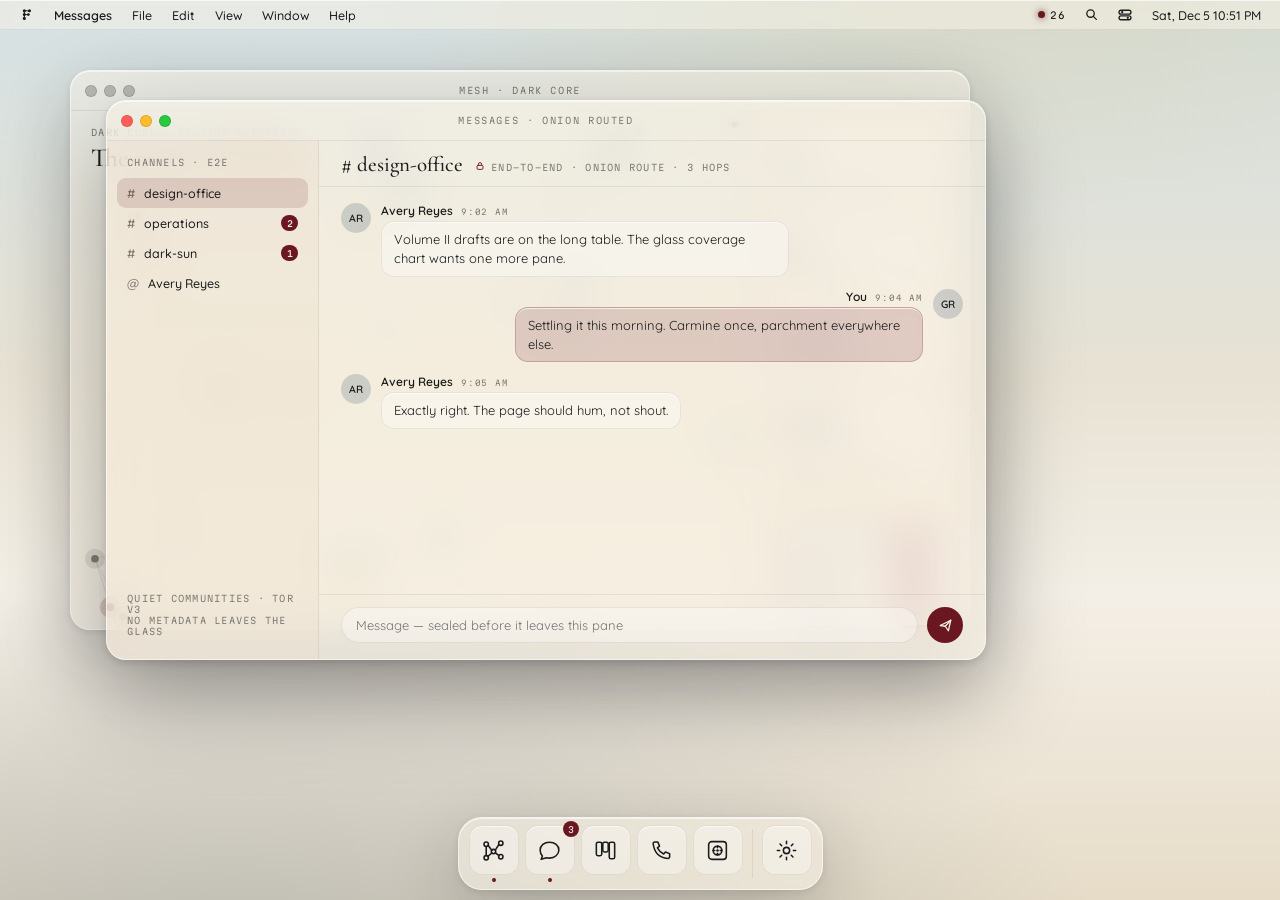
==== index.html @ fc3d0100 "Friday 1.0 — Eros Office desktop in the Hudson Design Language Liquid Glass macOS-style web desktop " ====
<!doctype html>
<html lang="en" data-theme="light" data-accent="carmine" data-wallpaper="noon">
<head>
  <meta charset="utf-8">
  <meta name="viewport" content="width=device-width, initial-scale=1, viewport-fit=cover">
  <title>Friday — Eros Office</title>
  <meta name="description" content="Friday — the Eros Office desktop by Glass Stone LLC. A secure mesh-network workspace, rendered in the Hudson Design Language.">
  <meta name="theme-color" content="#F4EFE6" media="(prefers-color-scheme: light)">
  <meta name="theme-color" content="#131316" media="(prefers-color-scheme: dark)">
  <link rel="manifest" href="manifest.webmanifest">
  <link rel="icon" href="assets/logo.svg" type="image/svg+xml">
  <link rel="apple-touch-icon" href="assets/icons/apple-touch-icon.png">
  <meta name="apple-mobile-web-app-capable" content="yes">
  <meta name="apple-mobile-web-app-title" content="Friday">
  <link rel="preconnect" href="https://fonts.googleapis.com">
  <link rel="preconnect" href="https://fonts.gstatic.com" crossorigin>
  <link rel="stylesheet" href="https://fonts.googleapis.com/css2?family=Cormorant+Garamond:ital,wght@0,500;0,600;1,500&family=EB+Garamond:ital,wght@0,400;0,500;1,400&family=Quicksand:wght@400;500;600&family=Martian+Mono:wght@300;400&display=swap">
  <link rel="stylesheet" href="css/friday.css">
</head>
<body>
  <div id="boot" aria-hidden="true">
    <img src="assets/logo.svg" alt="" width="96" height="96">
    <div class="boot-name">Friday</div>
    <div class="boot-sub">EROS OFFICE · GLASS STONE</div>
  </div>

  <div id="desktop">
    <div id="wallpaper"></div>

    <header id="menubar" class="glass-bar">
      <div class="mb-left">
        <button class="mb-item mb-logo" id="mb-friday" aria-label="Friday menu">
          <svg viewBox="0 0 512 512" width="15" height="15" aria-hidden="true">
            <g stroke="currentColor" stroke-width="34" stroke-linecap="round" fill="none">
              <line x1="182" y1="131" x2="182" y2="389"/>
              <line x1="182" y1="131" x2="358" y2="131"/>
              <line x1="182" y1="259" x2="320" y2="259"/>
            </g>
            <g fill="currentColor">
              <circle cx="182" cy="131" r="52"/><circle cx="358" cy="131" r="52"/>
              <circle cx="182" cy="259" r="52"/><circle cx="320" cy="259" r="46"/>
              <circle cx="182" cy="389" r="52"/>
            </g>
          </svg>
        </button>
        <button class="mb-item mb-appname" id="mb-appname">Friday</button>
        <div id="mb-menus"></div>
      </div>
      <div class="mb-right">
        <button class="mb-item" id="mb-mesh" title="Dark Core mesh">
          <span class="mesh-dot"></span><span id="mb-mesh-count">24</span>
        </button>
        <button class="mb-item" id="mb-search" title="Search (⌘K)">
          <svg viewBox="0 0 16 16" width="13" height="13" fill="none" stroke="currentColor" stroke-width="1.6" stroke-linecap="round"><circle cx="6.8" cy="6.8" r="4.6"/><line x1="10.3" y1="10.3" x2="14" y2="14"/></svg>
        </button>
        <button class="mb-item" id="mb-cc" title="Control Center">
          <svg viewBox="0 0 16 16" width="14" height="14" fill="none" stroke="currentColor" stroke-width="1.5" stroke-linecap="round"><rect x="1.2" y="2.6" width="13.6" height="4.4" rx="2.2"/><rect x="1.2" y="9" width="13.6" height="4.4" rx="2.2"/><circle cx="4.8" cy="4.8" r="1.3" fill="currentColor" stroke="none"/><circle cx="11.2" cy="11.2" r="1.3" fill="currentColor" stroke="none"/></svg>
        </button>
        <button class="mb-item mb-clock" id="mb-clock">Fri 9:41 AM</button>
      </div>
    </header>

    <main id="windows" aria-live="polite"></main>

    <nav id="dock-wrap"><div id="dock" class="glass"></div></nav>

    <div id="spotlight-veil" hidden>
      <div id="spotlight" class="glass" role="dialog" aria-label="Search">
        <input id="spotlight-input" type="text" placeholder="Search Friday" autocomplete="off" spellcheck="false">
        <ul id="spotlight-results"></ul>
        <div class="spotlight-foot">EROS OFFICE · MESH SEARCH IS LOCAL &amp; ENCRYPTED</div>
      </div>
    </div>

    <div id="control-center" class="glass" hidden></div>
    <div id="menu-layer"></div>
  </div>

  <script src="js/friday.js"></script>
  <script>
    if ("serviceWorker" in navigator && location.protocol !== "file:") {
      addEventListener("load", () => navigator.serviceWorker.register("sw.js"));
    }
  </script>
</body>
</html>
---- css/friday.css ----
/* ============================================================
   FRIDAY · EROS OFFICE — Hudson Design Language, glazed.
   Material: the Hudson Glass — diffusion, warmth, tint, edge.
   Motion:   cubic-bezier(.22,.61,.36,1) · 120/240/360/600ms.
   We do not bounce. We settle, we deepen, we resolve.
   ============================================================ */

:root {
  /* HDL — light · parchment */
  --ground: #F4EFE6;
  --raised: #ECDFCA;
  --limestone: #E6DCC8;
  --aqua: #C9D6DB;
  --body: #1B1B1C;
  --muted: #7A7770;
  --rule: #1A3A5C;
  --carmine: #6B1721;
  --signal: #D8A72A;
  --accent: var(--carmine);

  /* the glass, light */
  --glass-bg: rgba(244, 239, 230, 0.58);
  --glass-bg-strong: rgba(244, 239, 230, 0.78);
  --glass-edge: rgba(255, 255, 255, 0.55);
  --glass-specular: rgba(255, 255, 255, 0.65);
  --glass-shadow: 0 24px 70px rgba(27, 27, 28, 0.22), 0 2px 8px rgba(27, 27, 28, 0.10);
  --pane-bg: rgba(255, 255, 255, 0.34);
  --pane-edge: rgba(27, 27, 28, 0.08);
  --diffusion: 22px;

  --ease: cubic-bezier(0.22, 0.61, 0.36, 1);
  --t-hover: 120ms;
  --t-pane: 240ms;
  --t-section: 360ms;
  --t-cinema: 600ms;

  --font-display: "Cormorant Garamond", "Times New Roman", serif;
  --font-editorial: "EB Garamond", Georgia, serif;
  --font-sans: "Quicksand", -apple-system, "SF Pro Text", sans-serif;
  --font-mono: "Martian Mono", "SF Mono", ui-monospace, monospace;

  --menubar-h: 30px;
  --win-radius: 20px;
}

html[data-theme="dark"] {
  /* HDL — dark · anthracite */
  --ground: #131316;
  --raised: #1C1C1F;
  --limestone: #232326;
  --aqua: #28343B;
  --body: #F0E8D8;
  --muted: #8B857A;
  --rule: #274B72;
  --carmine: #9A2531;  /* embered */
  --signal: #E29B32;   /* lantern  */

  --glass-bg: rgba(28, 28, 31, 0.52);
  --glass-bg-strong: rgba(28, 28, 31, 0.76);
  --glass-edge: rgba(255, 255, 255, 0.14);
  --glass-specular: rgba(255, 255, 255, 0.10);
  --glass-shadow: 0 24px 70px rgba(0, 0, 0, 0.55), 0 2px 8px rgba(0, 0, 0, 0.35);
  --pane-bg: rgba(255, 255, 255, 0.045);
  --pane-edge: rgba(255, 255, 255, 0.07);
}

html[data-accent="carmine"]  { --accent: var(--carmine); }
html[data-accent="atlantic"] { --accent: var(--rule); }
html[data-accent="signal"]   { --accent: var(--signal); }

* { margin: 0; padding: 0; box-sizing: border-box; }
[hidden] { display: none !important; }
html, body { height: 100%; overflow: hidden; }
body {
  font-family: var(--font-sans);
  font-size: 13px;
  color: var(--body);
  background: var(--ground);
  -webkit-font-smoothing: antialiased;
  user-select: none;
}
button { font: inherit; color: inherit; background: none; border: 0; cursor: pointer; }
input, textarea { font: inherit; color: inherit; }
ul { list-style: none; }

.mono {
  font-family: var(--font-mono);
  font-size: 9px;
  font-weight: 300;
  letter-spacing: 0.14em;
  text-transform: uppercase;
}

/* ---------- boot ---------- */
#boot {
  position: fixed; inset: 0; z-index: 999;
  display: flex; flex-direction: column; align-items: center; justify-content: center; gap: 14px;
  background: var(--ground);
  animation: boot-out var(--t-cinema) var(--ease) 1.1s forwards;
  pointer-events: none;
}
#boot img { border-radius: 22px; box-shadow: 0 18px 50px rgba(27,27,28,.25); }
.boot-name { font-family: var(--font-display); font-size: 34px; font-weight: 500; }
.boot-sub { font-family: var(--font-mono); font-size: 9px; font-weight: 300; letter-spacing: .22em; color: var(--muted); }
@keyframes boot-out { to { opacity: 0; filter: blur(14px); visibility: hidden; } }

/* ---------- desktop & wallpaper ---------- */
#desktop { position: fixed; inset: 0; }
#wallpaper { position: absolute; inset: 0; transition: opacity var(--t-cinema) var(--ease); }

html[data-wallpaper="noon"] #wallpaper {
  background:
    radial-gradient(1100px 480px at 78% -8%, rgba(216, 167, 42, 0.20), transparent 60%),
    radial-gradient(1400px 700px at 18% 112%, rgba(26, 58, 92, 0.22), transparent 64%),
    linear-gradient(180deg, #D5E1E4 0%, #E7E2D3 42%, #F4EFE6 66%, #E6DCC8 100%);
}
html[data-wallpaper="dusk"] #wallpaper {
  background:
    radial-gradient(1100px 520px at 72% -6%, rgba(226, 155, 50, 0.30), transparent 62%),
    radial-gradient(1200px 660px at 16% 110%, rgba(107, 23, 33, 0.25), transparent 60%),
    linear-gradient(180deg, #2B3A52 0%, #4A4A5E 38%, #8A6A5C 72%, #C9A287 100%);
}
html[data-wallpaper="limestone"] #wallpaper {
  background:
    radial-gradient(900px 500px at 50% -10%, rgba(255, 255, 255, 0.5), transparent 60%),
    linear-gradient(180deg, #EFE9DC 0%, #E6DCC8 55%, #D9CCB2 100%);
}
html[data-theme="dark"][data-wallpaper="noon"] #wallpaper {
  background:
    radial-gradient(1100px 480px at 78% -8%, rgba(226, 155, 50, 0.10), transparent 60%),
    radial-gradient(1300px 700px at 20% 114%, rgba(39, 75, 114, 0.38), transparent 66%),
    linear-gradient(180deg, #0D1017 0%, #131316 48%, #19222F 100%);
}
html[data-theme="dark"][data-wallpaper="limestone"] #wallpaper {
  background:
    radial-gradient(900px 480px at 50% -10%, rgba(240, 232, 216, 0.06), transparent 60%),
    linear-gradient(180deg, #17161A 0%, #131316 55%, #0E0E11 100%);
}

/* ---------- the Hudson Glass ---------- */
.glass {
  background: var(--glass-bg);
  -webkit-backdrop-filter: blur(var(--diffusion)) saturate(1.5);
  backdrop-filter: blur(var(--diffusion)) saturate(1.5);
  border: 1px solid var(--glass-edge);
  box-shadow: inset 0 1px 0 var(--glass-specular), var(--glass-shadow);
}
.glass-bar {
  background: var(--glass-bg);
  -webkit-backdrop-filter: blur(calc(var(--diffusion) * 0.8)) saturate(1.5);
  backdrop-filter: blur(calc(var(--diffusion) * 0.8)) saturate(1.5);
  border-bottom: 1px solid var(--pane-edge);
  box-shadow: inset 0 1px 0 var(--glass-specular);
}

/* ---------- menu bar ---------- */
#menubar {
  position: absolute; top: 0; left: 0; right: 0; height: var(--menubar-h);
  display: flex; align-items: center; justify-content: space-between;
  padding: 0 10px; z-index: 500; font-weight: 500;
}
.mb-left, .mb-right { display: flex; align-items: center; gap: 2px; }
#mb-menus { display: flex; gap: 2px; }
.mb-item {
  display: inline-flex; align-items: center; gap: 5px;
  height: 22px; padding: 0 9px; border-radius: 6px; font-size: 12.5px;
  transition: background var(--t-hover) var(--ease);
}
.mb-item:hover, .mb-item.open { background: color-mix(in srgb, var(--body) 10%, transparent); }
.mb-appname { font-weight: 600; }
.mb-clock { font-variant-numeric: tabular-nums; }
.mesh-dot {
  width: 7px; height: 7px; border-radius: 50%;
  background: var(--accent);
  box-shadow: 0 0 7px color-mix(in srgb, var(--accent) 80%, transparent);
}
.mesh-dot.off { background: var(--muted); box-shadow: none; }
#mb-mesh-count { font-family: var(--font-mono); font-size: 9.5px; font-weight: 400; letter-spacing: .05em; }

/* dropdown menus */
#menu-layer { position: absolute; inset: 0; z-index: 600; pointer-events: none; }
.menu {
  position: absolute; min-width: 218px; padding: 5px;
  border-radius: 12px; pointer-events: auto;
  animation: menu-in var(--t-hover) var(--ease);
  transform-origin: top left;
}
@keyframes menu-in { from { opacity: 0; transform: scale(0.98) translateY(-3px); } }
.menu button, .menu .menu-label {
  display: flex; width: 100%; align-items: center; justify-content: space-between;
  padding: 5px 10px; border-radius: 7px; font-size: 12.5px; text-align: left;
}
.menu button:hover { background: var(--accent); color: #F4EFE6; }
.menu .menu-label { color: var(--muted); cursor: default; }
.menu hr { border: 0; border-top: 1px solid var(--pane-edge); margin: 5px 8px; }
.menu .kbd { font-family: var(--font-mono); font-size: 9px; font-weight: 300; letter-spacing: .08em; opacity: .65; }

/* ---------- dock ---------- */
#dock-wrap {
  position: absolute; left: 0; right: 0; bottom: 10px;
  display: flex; justify-content: center; z-index: 500; pointer-events: none;
}
#dock {
  display: flex; align-items: flex-end; gap: 6px;
  padding: 7px 10px; border-radius: 24px; pointer-events: auto;
}
.dock-app { position: relative; display: flex; flex-direction: column; align-items: center; }
.dock-icon {
  width: 50px; height: 50px; border-radius: 13px;
  display: grid; place-items: center;
  background: var(--pane-bg);
  border: 1px solid var(--pane-edge);
  box-shadow: inset 0 1px 0 var(--glass-specular);
  color: var(--body);
  transition: transform var(--t-hover) var(--ease), background var(--t-hover) var(--ease);
}
.dock-icon svg { width: 25px; height: 25px; }
.dock-app:hover .dock-icon { transform: translateY(-7px) scale(1.12); background: color-mix(in srgb, var(--pane-bg) 60%, var(--glass-bg-strong)); }
.dock-app:active .dock-icon { transform: translateY(-3px) scale(1.05); }
.dock-dot {
  width: 4px; height: 4px; border-radius: 50%; margin-top: 3px;
  background: transparent; transition: background var(--t-pane) var(--ease);
}
.dock-app.running .dock-dot { background: var(--accent); }
.dock-tip {
  position: absolute; bottom: 64px; left: 50%; transform: translateX(-50%);
  padding: 4px 10px; border-radius: 8px; white-space: nowrap;
  font-size: 11.5px; opacity: 0; pointer-events: none;
  transition: opacity var(--t-hover) var(--ease);
}
.dock-app:hover .dock-tip { opacity: 1; }
.dock-badge {
  position: absolute; top: -4px; right: -4px; min-width: 16px; height: 16px;
  border-radius: 8px; padding: 0 4px;
  background: var(--accent); color: #F4EFE6;
  font-family: var(--font-mono); font-size: 8.5px; font-weight: 400;
  display: grid; place-items: center;
}
.dock-sep { width: 1px; align-self: stretch; margin: 4px 3px; background: var(--pane-edge); }

/* ---------- windows ---------- */
#windows { position: absolute; inset: var(--menubar-h) 0 0 0; }
.window {
  position: absolute; display: flex; flex-direction: column;
  border-radius: var(--win-radius); overflow: hidden;
  min-width: 420px; min-height: 280px;
}
.window.focused { box-shadow: inset 0 1px 0 var(--glass-specular), 0 36px 90px rgba(15, 15, 18, 0.34), 0 3px 10px rgba(15, 15, 18, 0.14); }
.window.opening { animation: pane-in var(--t-pane) var(--ease); }
.window.closing { animation: pane-out var(--t-pane) var(--ease) forwards; }
@keyframes pane-in {
  from { opacity: 0; transform: scale(0.97) translateY(10px); filter: blur(16px); }
  to   { opacity: 1; transform: none; filter: blur(0); }
}
@keyframes pane-out {
  to { opacity: 0; transform: scale(0.97) translateY(8px); filter: blur(16px); }
}
.window.minimizing { transition: transform var(--t-section) var(--ease), opacity var(--t-section) var(--ease), filter var(--t-section) var(--ease); }

.titlebar {
  display: flex; align-items: center; height: 40px; flex: 0 0 40px;
  padding: 0 14px; gap: 10px; cursor: default; position: relative;
  border-bottom: 1px solid var(--pane-edge);
}
.lights { display: flex; gap: 7px; }
.light { width: 12px; height: 12px; border-radius: 50%; border: 0.5px solid rgba(0,0,0,.12); position: relative; }
.light.close { background: #FF5F57; }
.light.min   { background: #FEBC2E; }
.light.zoom  { background: #28C840; }
.window:not(.focused) .light { background: color-mix(in srgb, var(--muted) 45%, transparent); }
.light svg { position: absolute; inset: 0; margin: auto; width: 7px; height: 7px; opacity: 0; }
.lights:hover .light svg { opacity: .6; }
.win-title {
  position: absolute; left: 50%; transform: translateX(-50%);
  font-family: var(--font-mono); font-size: 9px; font-weight: 300;
  letter-spacing: 0.18em; text-transform: uppercase; color: var(--muted);
  white-space: nowrap;
}
.win-body { flex: 1; display: flex; min-height: 0; }
.resize-handle { position: absolute; width: 18px; height: 18px; right: 0; bottom: 0; cursor: nwse-resize; z-index: 5; }

/* app shell: side rail + content */
.rail {
  width: 212px; flex: 0 0 212px; padding: 12px 10px;
  display: flex; flex-direction: column; gap: 2px;
  border-right: 1px solid var(--pane-edge);
  background: color-mix(in srgb, var(--raised) 38%, transparent);
  overflow-y: auto;
}
.rail-head { padding: 4px 10px 8px; color: var(--muted); }
.rail-item {
  display: flex; align-items: center; gap: 9px;
  padding: 7px 10px; border-radius: 9px; font-size: 12.5px; font-weight: 500;
  transition: background var(--t-hover) var(--ease); text-align: left; width: 100%;
}
.rail-item:hover { background: color-mix(in srgb, var(--body) 7%, transparent); }
.rail-item.active { background: color-mix(in srgb, var(--accent) 14%, transparent); color: var(--body); }
.rail-item .badge {
  margin-left: auto; background: var(--accent); color: #F4EFE6;
  border-radius: 8px; min-width: 17px; height: 16px; padding: 0 5px;
  font-family: var(--font-mono); font-size: 8.5px; display: grid; place-items: center;
}
.rail-foot { margin-top: auto; padding: 10px; color: var(--muted); }
.content { flex: 1; display: flex; flex-direction: column; min-width: 0; overflow: hidden; }
.content-scroll { flex: 1; overflow-y: auto; padding: 18px 22px; }

.h-display { font-family: var(--font-display); font-weight: 500; font-size: 26px; line-height: 1.1; }
.h-display em { font-style: italic; color: var(--accent); }
.kicker { color: var(--muted); margin-bottom: 6px; }

/* generic pane card */
.pane {
  background: var(--pane-bg);
  border: 1px solid var(--pane-edge);
  border-radius: 13px;
  box-shadow: inset 0 1px 0 var(--glass-specular);
  padding: 13px 15px;
}

/* ---------- messages ---------- */
.thread-head {
  padding: 12px 22px 10px; border-bottom: 1px solid var(--pane-edge);
  display: flex; align-items: baseline; gap: 12px;
}
.thread-head .h-display { font-size: 21px; }
.sec-ribbon { color: var(--muted); display: flex; align-items: center; gap: 6px; }
.sec-ribbon .lock { color: var(--accent); }
.msg-list { flex: 1; overflow-y: auto; padding: 16px 22px; display: flex; flex-direction: column; gap: 12px; }
.msg { display: flex; gap: 10px; max-width: 72%; }
.msg .avatar {
  width: 30px; height: 30px; flex: 0 0 30px; border-radius: 50%;
  display: grid; place-items: center; font-size: 10.5px; font-weight: 600;
  background: color-mix(in srgb, var(--rule) 18%, transparent); color: var(--body);
}
.msg-meta { display: flex; gap: 8px; align-items: baseline; margin-bottom: 3px; }
.msg-meta .who { font-weight: 600; font-size: 12px; }
.msg-meta .when { font-family: var(--font-mono); font-size: 8px; font-weight: 300; letter-spacing: .1em; color: var(--muted); }
.bubble {
  padding: 8px 12px; border-radius: 13px; font-size: 13px; line-height: 1.45;
  background: var(--pane-bg); border: 1px solid var(--pane-edge);
  box-shadow: inset 0 1px 0 var(--glass-specular);
  user-select: text;
}
.msg.me { align-self: flex-end; flex-direction: row-reverse; }
.msg.me .bubble {
  background: color-mix(in srgb, var(--accent) 16%, transparent);
  border-color: color-mix(in srgb, var(--accent) 22%, transparent);
}
.msg.me .msg-meta { justify-content: flex-end; }
.typing { display: inline-flex; gap: 4px; padding: 11px 13px; }
.typing i {
  width: 5px; height: 5px; border-radius: 50%; background: var(--muted);
  animation: typ 1.1s var(--ease) infinite;
}
.typing i:nth-child(2) { animation-delay: .18s; } .typing i:nth-child(3) { animation-delay: .36s; }
@keyframes typ { 0%,60%,100% { opacity: .3; } 30% { opacity: 1; } }
.composer { display: flex; gap: 9px; padding: 12px 22px 16px; border-top: 1px solid var(--pane-edge); }
.composer input {
  flex: 1; height: 36px; padding: 0 14px; border-radius: 18px;
  background: var(--pane-bg); border: 1px solid var(--pane-edge); outline: none;
}
.composer input:focus { border-color: color-mix(in srgb, var(--accent) 45%, transparent); box-shadow: 0 0 0 3px color-mix(in srgb, var(--accent) 16%, transparent); }
.send-btn {
  width: 36px; height: 36px; border-radius: 50%; display: grid; place-items: center;
  background: var(--accent); color: #F4EFE6;
  transition: transform var(--t-hover) var(--ease), opacity var(--t-hover) var(--ease);
}
.send-btn:hover { transform: scale(1.06); }

/* ---------- boards ---------- */
.board-head { padding: 14px 22px 4px; display: flex; align-items: baseline; gap: 14px; }
.board { flex: 1; display: flex; gap: 14px; padding: 14px 22px 20px; overflow-x: auto; align-items: flex-start; }
.col { flex: 0 0 218px; display: flex; flex-direction: column; gap: 9px; }
.col-head { display: flex; align-items: center; gap: 7px; padding: 0 4px; color: var(--muted); }
.col-head .count { margin-left: auto; font-family: var(--font-mono); font-size: 8.5px; }
.col-dot { width: 8px; height: 8px; border-radius: 50%; }
.card {
  padding: 11px 13px; border-radius: 12px; cursor: grab;
  background: var(--pane-bg); border: 1px solid var(--pane-edge);
  box-shadow: inset 0 1px 0 var(--glass-specular);
  display: flex; flex-direction: column; gap: 7px;
  transition: transform var(--t-hover) var(--ease), opacity var(--t-hover) var(--ease);
}
.card.dragging { opacity: .35; }
.card-title { font-weight: 600; font-size: 12.5px; line-height: 1.35; }
.card-row { display: flex; align-items: center; gap: 7px; }
.tag { font-family: var(--font-mono); font-size: 7.5px; font-weight: 400; letter-spacing: .1em; text-transform: uppercase; padding: 2.5px 7px; border-radius: 7px; }
.card .who {
  margin-left: auto; width: 21px; height: 21px; border-radius: 50%;
  display: grid; place-items: center; font-size: 8.5px; font-weight: 600;
  background: color-mix(in srgb, var(--rule) 18%, transparent);
}
.col.drag-over .col-drop { background: color-mix(in srgb, var(--accent) 9%, transparent); border-color: color-mix(in srgb, var(--accent) 30%, transparent); }
.col-drop { display: flex; flex-direction: column; gap: 9px; min-height: 60px; border: 1px dashed transparent; border-radius: 12px; transition: background var(--t-hover) var(--ease); }
.add-card { color: var(--muted); padding: 7px 10px; border-radius: 9px; text-align: left; font-size: 12px; }
.add-card:hover { background: color-mix(in srgb, var(--body) 6%, transparent); }

/* ---------- mesh ---------- */
.mesh-wrap { flex: 1; position: relative; min-width: 0; }
.mesh-wrap canvas { position: absolute; inset: 0; width: 100%; height: 100%; }
.mesh-stats {
  width: 224px; flex: 0 0 224px; border-left: 1px solid var(--pane-edge);
  padding: 16px 16px; overflow-y: auto; display: flex; flex-direction: column; gap: 11px;
  background: color-mix(in srgb, var(--raised) 38%, transparent);
}
.stat .stat-n { font-family: var(--font-display); font-size: 30px; font-weight: 500; line-height: 1; }
.stat .stat-d { color: var(--muted); margin-top: 4px; }
.stat .up { color: var(--accent); }
.transport { display: flex; align-items: center; gap: 9px; padding: 8px 2px; border-top: 1px solid var(--pane-edge); }
.transport:first-of-type { border-top: 0; }
.transport .t-dot { width: 8px; height: 8px; border-radius: 50%; background: var(--accent); box-shadow: 0 0 8px color-mix(in srgb, var(--accent) 70%, transparent); }
.transport.off .t-dot { background: var(--muted); box-shadow: none; }
.transport .t-name { font-weight: 600; font-size: 12px; }
.transport .t-sub { color: var(--muted); font-size: 11px; }
.transport .t-state { margin-left: auto; }

/* ---------- calls ---------- */
.call-stage { flex: 1; display: flex; flex-direction: column; align-items: center; justify-content: center; gap: 14px; padding: 24px; }
.call-avatar {
  width: 92px; height: 92px; border-radius: 50%;
  display: grid; place-items: center;
  font-family: var(--font-display); font-size: 34px;
  background: color-mix(in srgb, var(--rule) 16%, transparent);
  border: 1px solid var(--pane-edge);
  box-shadow: inset 0 1px 0 var(--glass-specular);
}
.call-name { font-family: var(--font-display); font-size: 26px; font-weight: 500; }
.call-sub { color: var(--muted); }
.wave { display: flex; align-items: center; gap: 3px; height: 34px; }
.wave i { width: 3.5px; border-radius: 2px; background: var(--accent); height: 8px; }
.call-stage.live .wave i { animation: wv 900ms var(--ease) infinite alternate; }
.wave i:nth-child(2n) { animation-delay: .12s; } .wave i:nth-child(3n) { animation-delay: .26s; }
.wave i:nth-child(5n) { animation-delay: .4s; }
@keyframes wv { from { height: 6px; opacity: .5; } to { height: 30px; opacity: 1; } }
.call-actions { display: flex; gap: 14px; margin-top: 6px; }
.call-btn {
  width: 52px; height: 52px; border-radius: 50%; display: grid; place-items: center;
  color: #F4EFE6; transition: transform var(--t-hover) var(--ease);
}
.call-btn:hover { transform: scale(1.07); }
.call-btn.go { background: #2E7D4F; }
.call-btn.end { background: var(--carmine); }
.call-btn.mute { background: color-mix(in srgb, var(--body) 22%, transparent); color: var(--body); }

/* ---------- vault ---------- */
.file-row {
  display: flex; align-items: center; gap: 11px; width: 100%;
  padding: 9px 10px; border-radius: 10px; text-align: left;
  transition: background var(--t-hover) var(--ease);
}
.file-row:hover { background: color-mix(in srgb, var(--body) 6%, transparent); }
.file-row.active { background: color-mix(in srgb, var(--accent) 13%, transparent); }
.file-ico { width: 30px; height: 30px; border-radius: 8px; display: grid; place-items: center; background: var(--pane-bg); border: 1px solid var(--pane-edge); }
.file-name { font-weight: 600; font-size: 12.5px; }
.file-sub { color: var(--muted); font-size: 11px; }
.shard-grid { display: grid; grid-template-columns: repeat(10, 1fr); gap: 5px; margin-top: 10px; }
.shard {
  aspect-ratio: 1; border-radius: 5px;
  background: color-mix(in srgb, var(--rule) 28%, transparent);
  border: 1px solid var(--pane-edge);
  transition: background var(--t-pane) var(--ease), opacity var(--t-pane) var(--ease);
}
.shard.parity { background: color-mix(in srgb, var(--signal) 30%, transparent); }
.shard.lost { background: transparent; opacity: .35; }
.shard.healing { background: color-mix(in srgb, var(--accent) 55%, transparent); }
.legend { display: flex; gap: 14px; margin-top: 10px; color: var(--muted); flex-wrap: wrap; }
.legend i { display: inline-block; width: 9px; height: 9px; border-radius: 3px; margin-right: 5px; vertical-align: -1px; }

/* ---------- settings & controls ---------- */
.set-section { margin-bottom: 22px; }
.set-title { font-family: var(--font-display); font-size: 19px; font-weight: 500; margin-bottom: 10px; }
.set-row { display: flex; align-items: center; justify-content: space-between; gap: 16px; padding: 10px 0; border-top: 1px solid var(--pane-edge); }
.set-row:first-of-type { border-top: 0; }
.set-label { font-weight: 600; font-size: 12.5px; }
.set-sub { color: var(--muted); font-size: 11.5px; margin-top: 2px; }

.segmented { display: inline-flex; padding: 3px; gap: 2px; border-radius: 10px; background: color-mix(in srgb, var(--body) 7%, transparent); }
.segmented button { padding: 4px 13px; border-radius: 8px; font-size: 12px; font-weight: 600; color: var(--muted); transition: all var(--t-hover) var(--ease); }
.segmented button.on { background: var(--glass-bg-strong); color: var(--body); box-shadow: 0 1px 4px rgba(27,27,28,.14), inset 0 1px 0 var(--glass-specular); }

.swatches { display: flex; gap: 9px; }
.swatch { width: 26px; height: 26px; border-radius: 50%; border: 2px solid transparent; transition: transform var(--t-hover) var(--ease); }
.swatch:hover { transform: scale(1.1); }
.swatch.on { border-color: var(--body); box-shadow: 0 0 0 2px var(--ground) inset; }

input[type="range"] { -webkit-appearance: none; width: 170px; height: 4px; border-radius: 2px; background: color-mix(in srgb, var(--body) 16%, transparent); outline: none; }
input[type="range"]::-webkit-slider-thumb {
  -webkit-appearance: none; width: 17px; height: 17px; border-radius: 50%;
  background: var(--glass-bg-strong); border: 1px solid var(--glass-edge);
  box-shadow: 0 1px 5px rgba(27,27,28,.25), inset 0 1px 0 var(--glass-specular); cursor: pointer;
}

.switch { position: relative; width: 38px; height: 23px; border-radius: 12px; background: color-mix(in srgb, var(--body) 16%, transparent); transition: background var(--t-pane) var(--ease); }
.switch::after {
  content: ""; position: absolute; top: 2px; left: 2px; width: 19px; height: 19px; border-radius: 50%;
  background: #FFF; box-shadow: 0 1px 4px rgba(27,27,28,.3);
  transition: transform var(--t-pane) var(--ease);
}
.switch.on { background: var(--accent); }
.switch.on::after { transform: translateX(15px); }

.profile-card { display: flex; align-items: center; gap: 12px; }
.profile-card .who { width: 38px; height: 38px; border-radius: 50%; display: grid; place-items: center; font-weight: 600; font-size: 13px; background: color-mix(in srgb, var(--accent) 16%, transparent); }

/* ---------- about ---------- */
.about { flex: 1; display: flex; flex-direction: column; align-items: center; justify-content: center; gap: 9px; text-align: center; padding: 26px; }
.about img { width: 84px; height: 84px; border-radius: 19px; box-shadow: 0 14px 40px rgba(15,15,18,.3); }
.about .h-display { font-size: 32px; }
.about .ed { font-family: var(--font-editorial); font-size: 14px; color: var(--muted); max-width: 360px; line-height: 1.5; }

/* ---------- spotlight ---------- */
#spotlight-veil { position: absolute; inset: 0; z-index: 700; display: flex; justify-content: center; }
#spotlight {
  margin-top: 16vh; width: 560px; max-width: calc(100vw - 40px); height: fit-content;
  border-radius: 18px; overflow: hidden;
  animation: pane-in var(--t-pane) var(--ease);
}
#spotlight-input {
  width: 100%; padding: 16px 20px; background: none; border: 0; outline: none;
  font-family: var(--font-editorial); font-size: 21px;
}
#spotlight-input::placeholder { color: var(--muted); font-style: italic; }
#spotlight-results { border-top: 1px solid var(--pane-edge); max-height: 300px; overflow-y: auto; padding: 6px; }
#spotlight-results:empty { display: none; }
#spotlight-results li { border-radius: 10px; }
#spotlight-results button { display: flex; align-items: center; gap: 11px; width: 100%; padding: 9px 12px; border-radius: 10px; font-size: 13.5px; font-weight: 500; text-align: left; }
#spotlight-results li.sel button { background: var(--accent); color: #F4EFE6; }
#spotlight-results svg { width: 17px; height: 17px; }
.spotlight-foot { padding: 8px 20px 10px; font-family: var(--font-mono); font-size: 7.5px; font-weight: 300; letter-spacing: .18em; color: var(--muted); border-top: 1px solid var(--pane-edge); }

/* ---------- control center ---------- */
#control-center {
  position: absolute; top: 38px; right: 10px; width: 312px; z-index: 650;
  border-radius: 18px; padding: 13px; display: flex; flex-direction: column; gap: 11px;
  animation: menu-in var(--t-hover) var(--ease); transform-origin: top right;
}
.cc-grid { display: grid; grid-template-columns: 1fr 1fr; gap: 9px; }
.cc-tile {
  display: flex; align-items: center; gap: 9px; padding: 10px 11px; border-radius: 13px;
  background: var(--pane-bg); border: 1px solid var(--pane-edge);
  box-shadow: inset 0 1px 0 var(--glass-specular);
  text-align: left; transition: background var(--t-hover) var(--ease);
}
.cc-tile .cc-ico {
  width: 30px; height: 30px; flex: 0 0 30px; border-radius: 50%; display: grid; place-items: center;
  background: color-mix(in srgb, var(--body) 9%, transparent); color: var(--body);
  transition: all var(--t-pane) var(--ease);
}
.cc-tile.on .cc-ico { background: var(--accent); color: #F4EFE6; }
.cc-tile .cc-name { font-weight: 600; font-size: 11.5px; line-height: 1.2; }
.cc-tile .cc-state { font-size: 10px; color: var(--muted); }
.cc-row { display: flex; align-items: center; gap: 10px; padding: 2px 3px; }
.cc-row svg { flex: 0 0 16px; }
.cc-row input[type="range"] { flex: 1; width: auto; }
.cc-foot { display: flex; justify-content: space-between; align-items: center; padding: 0 3px; }

/* ---------- scrollbars, selection, focus ---------- */
::-webkit-scrollbar { width: 8px; height: 8px; }
::-webkit-scrollbar-thumb { background: color-mix(in srgb, var(--body) 18%, transparent); border-radius: 4px; }
::-webkit-scrollbar-track { background: transparent; }
::selection { background: color-mix(in srgb, var(--accent) 26%, transparent); }
:focus-visible { outline: 2px solid color-mix(in srgb, var(--accent) 60%, transparent); outline-offset: 1px; }

/* The system remains itself; it simply stops breathing. */
@media (prefers-reduced-motion: reduce) {
  *, *::before, *::after { animation-duration: 0.01ms !important; transition-duration: 0.01ms !important; }
}
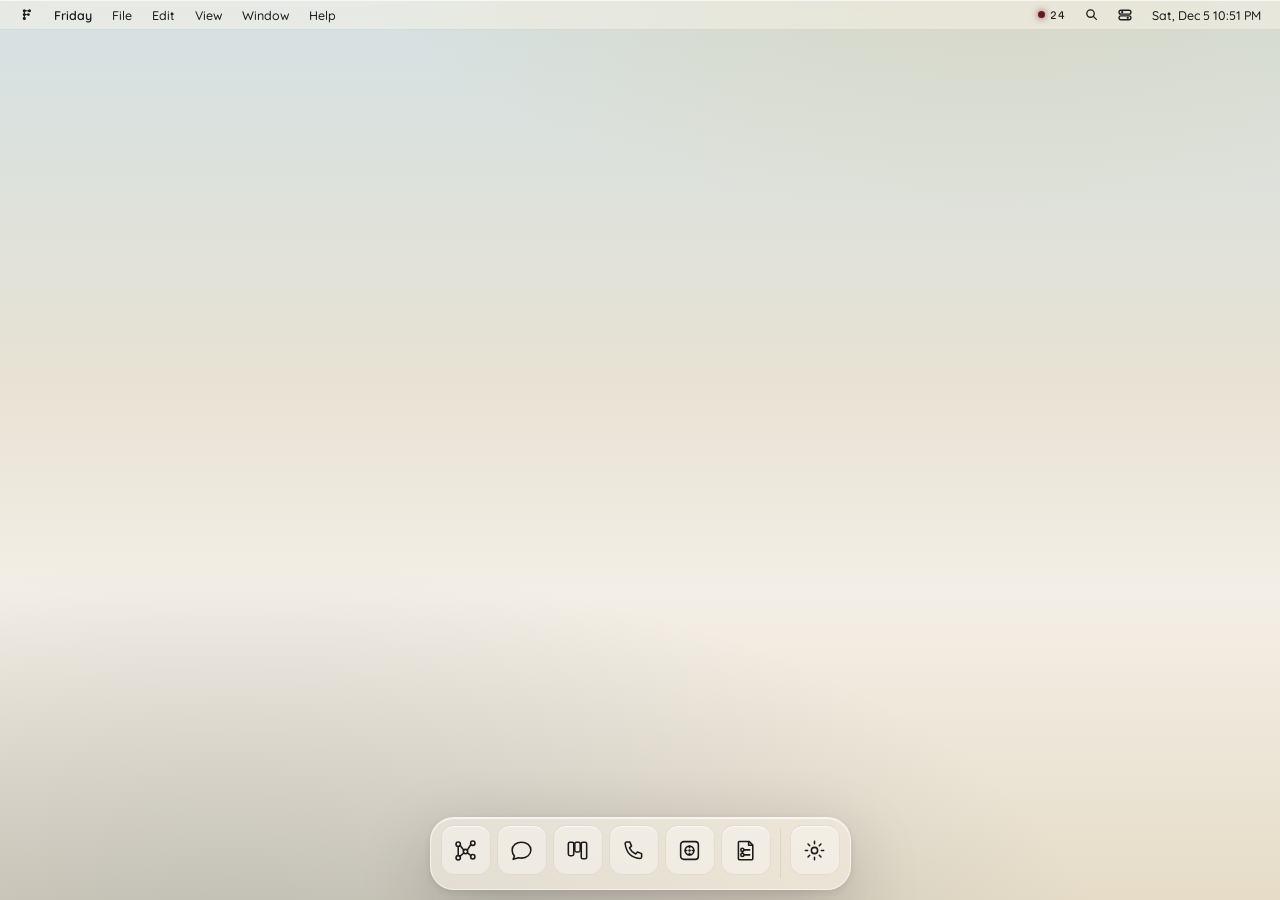
==== commit 44bd41ce: "Pocket pane for Android/iOS, BitChat nearby mesh, Ledger surface - Mobile mode per HDL §11.1: floati" ====
--- a/index.html
+++ b/index.html
@@ -11,6 +11,8 @@
   <link rel="icon" href="assets/logo.svg" type="image/svg+xml">
   <link rel="apple-touch-icon" href="assets/icons/apple-touch-icon.png">
   <meta name="apple-mobile-web-app-capable" content="yes">
+  <meta name="mobile-web-app-capable" content="yes">
+  <meta name="apple-mobile-web-app-status-bar-style" content="black-translucent">
   <meta name="apple-mobile-web-app-title" content="Friday">
   <link rel="preconnect" href="https://fonts.googleapis.com">
   <link rel="preconnect" href="https://fonts.gstatic.com" crossorigin>
@@ -74,6 +76,24 @@
 
     <div id="control-center" class="glass" hidden></div>
     <div id="menu-layer"></div>
+
+    <div id="mobile-root" hidden>
+      <header id="m-top" class="glass-bar">
+        <svg viewBox="0 0 512 512" width="17" height="17" aria-hidden="true">
+          <g stroke="currentColor" stroke-width="34" stroke-linecap="round" fill="none">
+            <line x1="182" y1="131" x2="182" y2="389"/><line x1="182" y1="131" x2="358" y2="131"/><line x1="182" y1="259" x2="320" y2="259"/>
+          </g>
+          <g fill="currentColor">
+            <circle cx="182" cy="131" r="52"/><circle cx="358" cy="131" r="52"/><circle cx="182" cy="259" r="52"/><circle cx="320" cy="259" r="46"/><circle cx="182" cy="389" r="52"/>
+          </g>
+        </svg>
+        <span id="m-title" class="mono">TODAY · EROS OFFICE</span>
+        <button id="m-theme" aria-label="Toggle appearance">◐</button>
+      </header>
+      <main id="m-surface" class="win-body"></main>
+      <nav id="m-tabs" class="glass"></nav>
+      <div id="m-sheet-veil" hidden><div id="m-sheet" class="glass"></div></div>
+    </div>
   </div>
 
   <script src="js/friday.js"></script>
--- a/css/friday.css
+++ b/css/friday.css
@@ -561,6 +561,101 @@
 ::selection { background: color-mix(in srgb, var(--accent) 26%, transparent); }
 :focus-visible { outline: 2px solid color-mix(in srgb, var(--accent) 60%, transparent); outline-offset: 1px; }
 
+/* ============================================================
+   THE POCKET PANE — HDL §11.1, for Android & iOS
+   In an app, Hudson Glass becomes the tab bar, the sheet, and
+   the header. Floating at the bottom edge, never edge-to-edge.
+   ============================================================ */
+#mobile-root { display: none; }
+
+@media (max-width: 760px) {
+  #menubar, #dock-wrap, #windows, #spotlight-veil, #control-center, #menu-layer { display: none !important; }
+
+  #mobile-root:not([hidden]) {
+    display: flex; flex-direction: column;
+    position: absolute; inset: 0;
+  }
+  #m-top {
+    flex: 0 0 auto;
+    display: flex; align-items: center; gap: 10px;
+    padding: calc(10px + env(safe-area-inset-top)) 16px 10px;
+  }
+  #m-title { flex: 1; color: var(--muted); }
+  #m-theme { font-size: 17px; width: 44px; height: 32px; border-radius: 9px; }
+  #m-theme:active { background: color-mix(in srgb, var(--body) 10%, transparent); }
+
+  #m-surface {
+    flex: 1; min-height: 0; display: flex;
+    margin-bottom: calc(76px + env(safe-area-inset-bottom));
+  }
+  /* app shells stack vertically; the side rail becomes a pill scroller */
+  #m-surface { flex-direction: column; }
+  #m-surface .rail {
+    width: 100%; flex: 0 0 auto;
+    flex-direction: row; align-items: center; gap: 6px;
+    padding: 9px 12px; overflow-x: auto; overflow-y: hidden;
+    border-right: 0; border-bottom: 1px solid var(--pane-edge);
+  }
+  #m-surface .rail::-webkit-scrollbar { display: none; }
+  #m-surface .rail-head, #m-surface .rail-foot { display: none !important; }
+  #m-surface .rail > div:not(.rail-head):not(.rail-foot) { display: flex; gap: 6px; }
+  #m-surface .rail-item {
+    width: auto; white-space: nowrap; flex: 0 0 auto;
+    min-height: 36px; padding: 7px 13px;
+    background: var(--pane-bg); border: 1px solid var(--pane-edge);
+  }
+  #m-surface .rail-item.active { background: color-mix(in srgb, var(--accent) 16%, transparent); border-color: transparent; }
+  #m-surface .mesh-stats { display: none; }
+  #m-surface .msg { max-width: 88%; }
+  #m-surface .thread-head { flex-wrap: wrap; gap: 4px 12px; padding: 12px 16px 10px; }
+  #m-surface .msg-list, #m-surface .composer { padding-left: 16px; padding-right: 16px; }
+  #m-surface .content-scroll { padding: 16px; }
+  #m-surface .col { flex: 0 0 240px; }
+  .window, .titlebar { min-width: 0; }
+
+  #m-tabs {
+    position: absolute; left: 12px; right: 12px;
+    bottom: calc(10px + env(safe-area-inset-bottom));
+    display: flex; gap: 2px; padding: 7px; border-radius: 26px;
+  }
+  #m-tabs button {
+    flex: 1; min-height: 48px; border-radius: 19px;
+    display: flex; flex-direction: column; align-items: center; justify-content: center; gap: 3px;
+    color: var(--muted);
+    font-family: var(--font-mono); font-size: 7.5px; font-weight: 400; letter-spacing: 0.12em;
+    transition: color var(--t-hover) var(--ease), background var(--t-hover) var(--ease);
+  }
+  #m-tabs button svg { width: 19px; height: 19px; }
+  #m-tabs button.on { color: var(--accent); background: color-mix(in srgb, var(--accent) 9%, transparent); }
+
+  #m-sheet-veil {
+    position: absolute; inset: 0; z-index: 60;
+    background: color-mix(in srgb, var(--ground) 30%, transparent);
+    display: flex; align-items: flex-end;
+  }
+  #m-sheet {
+    width: 100%; margin: 0 10px;
+    margin-bottom: calc(86px + env(safe-area-inset-bottom));
+    border-radius: 22px; padding: 10px;
+    display: flex; flex-direction: column; gap: 4px;
+    animation: sheet-in var(--t-pane) var(--ease);
+  }
+  #m-sheet button {
+    display: flex; align-items: center; gap: 13px;
+    min-height: 50px; padding: 0 14px; border-radius: 14px;
+    font-size: 14.5px; font-weight: 600; text-align: left;
+  }
+  #m-sheet button:active { background: color-mix(in srgb, var(--accent) 12%, transparent); }
+  #m-sheet button svg { width: 20px; height: 20px; }
+  @keyframes sheet-in { from { opacity: 0; transform: translateY(26px); filter: blur(10px); } }
+
+  /* the pocket home */
+  .m-home .h-display { font-size: 36px; margin: 4px 0 18px; }
+  .m-home .pane { margin-bottom: 11px; }
+  .m-home .pane:active { background: color-mix(in srgb, var(--accent) 8%, transparent); }
+  .m-home .stat-n { font-family: var(--font-display); font-size: 30px; font-weight: 500; line-height: 1.05; }
+}
+
 /* The system remains itself; it simply stops breathing. */
 @media (prefers-reduced-motion: reduce) {
   *, *::before, *::after { animation-duration: 0.01ms !important; transition-duration: 0.01ms !important; }
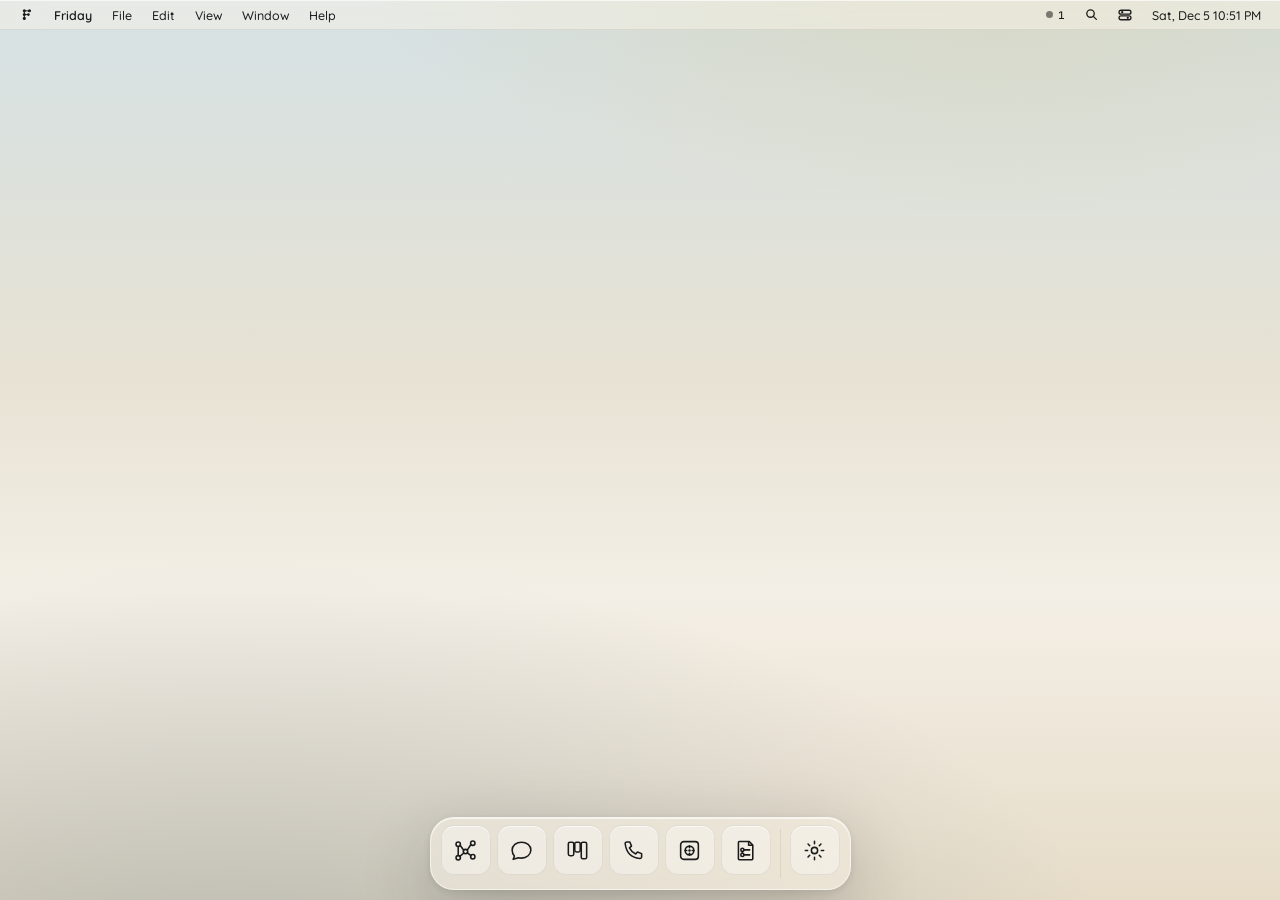
==== commit e624a8bc: "Real serverless mesh — no simulation Replace all faked peers/walkers/auto-replies with a real transp" ====
--- a/index.html
+++ b/index.html
@@ -16,7 +16,7 @@
   <meta name="apple-mobile-web-app-title" content="Friday">
   <link rel="preconnect" href="https://fonts.googleapis.com">
   <link rel="preconnect" href="https://fonts.gstatic.com" crossorigin>
-  <link rel="stylesheet" href="https://fonts.googleapis.com/css2?family=Cormorant+Garamond:ital,wght@0,500;0,600;1,500&family=EB+Garamond:ital,wght@0,400;0,500;1,400&family=Quicksand:wght@400;500;600&family=Martian+Mono:wght@300;400&display=swap">
+  <link rel="stylesheet" href="https://fonts.googleapis.com/css2?family=Bodoni+Moda:ital,opsz,wght@0,6..96,400..700;1,6..96,400..600&family=EB+Garamond:ital,wght@0,400;0,500;1,400&family=Quicksand:wght@400;500;600&family=Martian+Mono:wght@300;400&display=swap">
   <link rel="stylesheet" href="css/friday.css">
 </head>
 <body>
@@ -50,7 +50,7 @@
       </div>
       <div class="mb-right">
         <button class="mb-item" id="mb-mesh" title="Dark Core mesh">
-          <span class="mesh-dot"></span><span id="mb-mesh-count">24</span>
+          <span class="mesh-dot off"></span><span id="mb-mesh-count">1</span>
         </button>
         <button class="mb-item" id="mb-search" title="Search (⌘K)">
           <svg viewBox="0 0 16 16" width="13" height="13" fill="none" stroke="currentColor" stroke-width="1.6" stroke-linecap="round"><circle cx="6.8" cy="6.8" r="4.6"/><line x1="10.3" y1="10.3" x2="14" y2="14"/></svg>
--- a/css/friday.css
+++ b/css/friday.css
@@ -34,7 +34,7 @@
   --t-section: 360ms;
   --t-cinema: 600ms;
 
-  --font-display: "Cormorant Garamond", "Times New Roman", serif;
+  --font-display: "Bodoni Moda", "Didot", "Times New Roman", serif;
   --font-editorial: "EB Garamond", Georgia, serif;
   --font-sans: "Quicksand", -apple-system, "SF Pro Text", sans-serif;
   --font-mono: "Martian Mono", "SF Mono", ui-monospace, monospace;
@@ -347,6 +347,21 @@
   border-color: color-mix(in srgb, var(--accent) 22%, transparent);
 }
 .msg.me .msg-meta { justify-content: flex-end; }
+.wire-toggle {
+  width: 17px; height: 17px; display: inline-grid; place-items: center;
+  border-radius: 5px; color: var(--muted);
+  transition: color var(--t-hover) var(--ease);
+}
+.wire-toggle:hover { color: var(--accent); }
+.msg .wire-view {
+  display: none; margin-top: 5px; padding: 7px 10px;
+  border-radius: 9px; border: 1px dashed var(--pane-edge);
+  background: color-mix(in srgb, var(--body) 5%, transparent);
+  font-size: 7.5px; line-height: 1.9; color: var(--muted);
+  word-break: break-all; user-select: text;
+}
+.msg.show-wire .wire-view { display: block; }
+.msg.me .msg-meta .wire-toggle { order: -1; }
 .typing { display: inline-flex; gap: 4px; padding: 11px 13px; }
 .typing i {
   width: 5px; height: 5px; border-radius: 50%; background: var(--muted);
